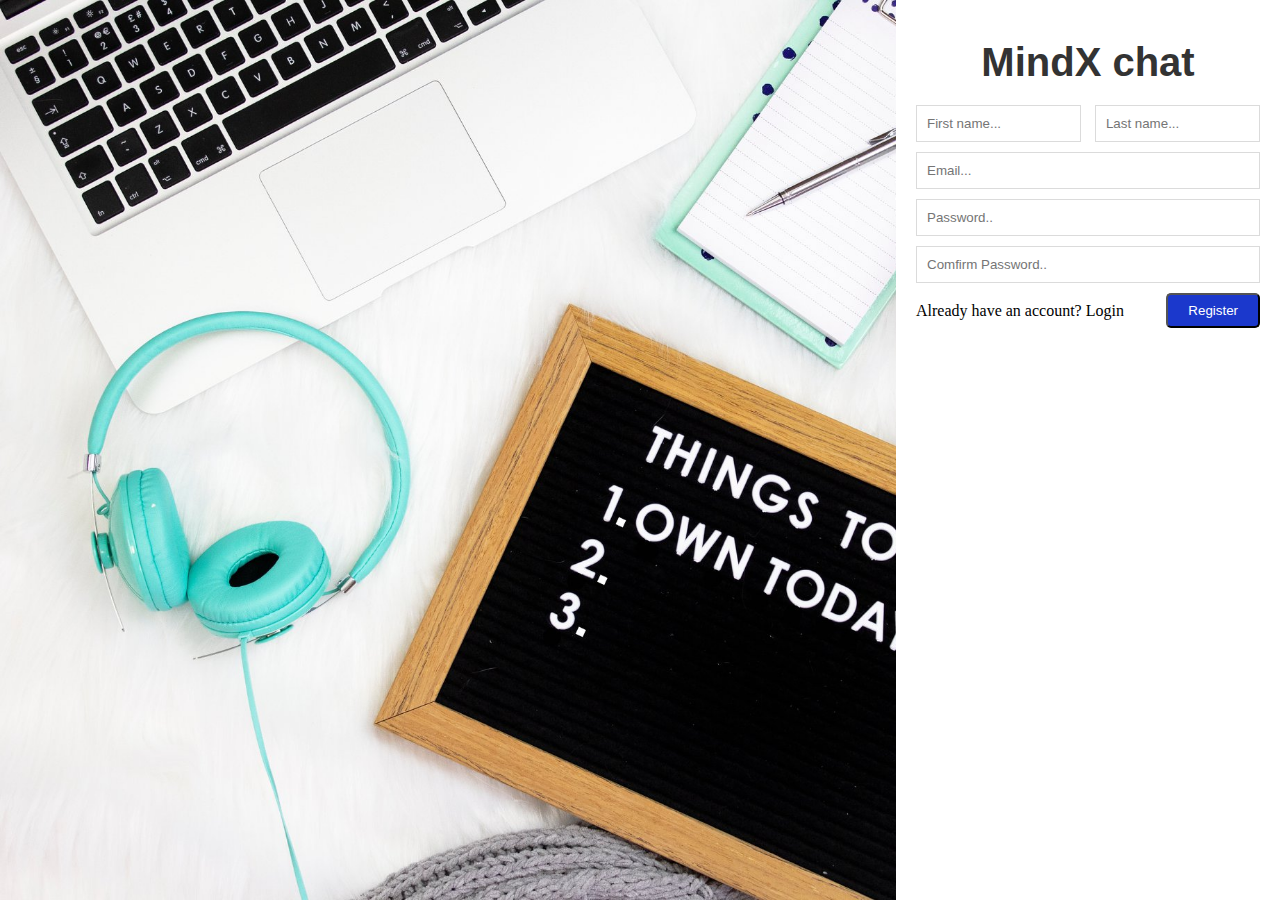
==== html/index.html @ 31f8a7ac "ok" ====
<!DOCTYPE html>
<html lang="en">
<head>
    <meta charset="UTF-8">
    <meta name="viewport" content="width=device-width, initial-scale=1.0">
    <title>Chatapp</title>
    <link rel="stylesheet" href="../css/style.css">
    <link rel="stylesheet" href="../css/register.css">
    <link rel="stylesheet" href="../css/login.css">

</head>
<body>
    <div id="app"></div>
    <script src="../js/controller.js"></script>
    <script src="../js/view.js"></script>
    <script src="../js/model.js"></script>
    <script src="../js/components.js"></script>
    <script src="../js/index.js"></script>
    
</body>
</html>
---- css/style.css ----
*{
    padding: 0;
    margin: 0;
    box-sizing: border-box;
}
.input-wrapper input{
    border: 1px solid #dbdbdb;
    padding: 10px;
    border: radius 5px; 
    width: 100%;
    outline: none;

}
.input-wrapper{
    margin-bottom: 10px;
}
.btn{
    padding: 8px 20px;
    color: #ffffff;
    background-color: #1b38cc;
    border-radius: 5px;
    cursor: pointer;
}
.error{
    color: #FF0000;
}
#redirect-to-login{
    cursor: pointer;
}
#redirect-to-register{
    cursor: pointer;
}
---- css/register.css ----
.register-container{
    background: url(../image/dangnhap.jpg);   
    height: 100vh;
    background-size: cover;
    display: flex;
    justify-content: flex-end;
}
.register-container .aside-right{
    height: 100vh;
    background-color: #fff ;
    width: 30%;
}
.register-container .aside-right .header h3{
    font-size: 40px;
    font-family: Arial, Helvetica, sans-serif;
    color:  #333;
    text-align: center;
    margin-top: 40px;
}
.register-container .input-name-wrapper{
    display: flex;
    justify-content: space-between;
}
.register-container .input-name-wrapper .input-wrapper{
    width: 48%;
}
#register-form{
    padding: 20px;
}
.register-container .aside-right .form-action{
    display: flex;
    justify-content: space-between;
    align-items: center;
}
---- css/login.css ----
.login-container{
    background: url(../image/dangki.jpg);
    height: 100vh;
    background-size: cover; 
    display: flex;
    justify-content: flex-end;

}
.login-container .aside-right{
    height: 100vh;
    background-color: #ffffff;
    width: 30%;
}
.login-container .aside-right .header h3{
    font-size: 40px;
    font-family: Arial, Helvetica, sans-serif;
    color:  #333;
    text-align: center;
    margin-top: 40px;
}
#login-form{
    padding: 28px;
}
.login-container .aside-right .form-action{
    display: flex;
    justify-content: space-between;
    align-items: center;
}
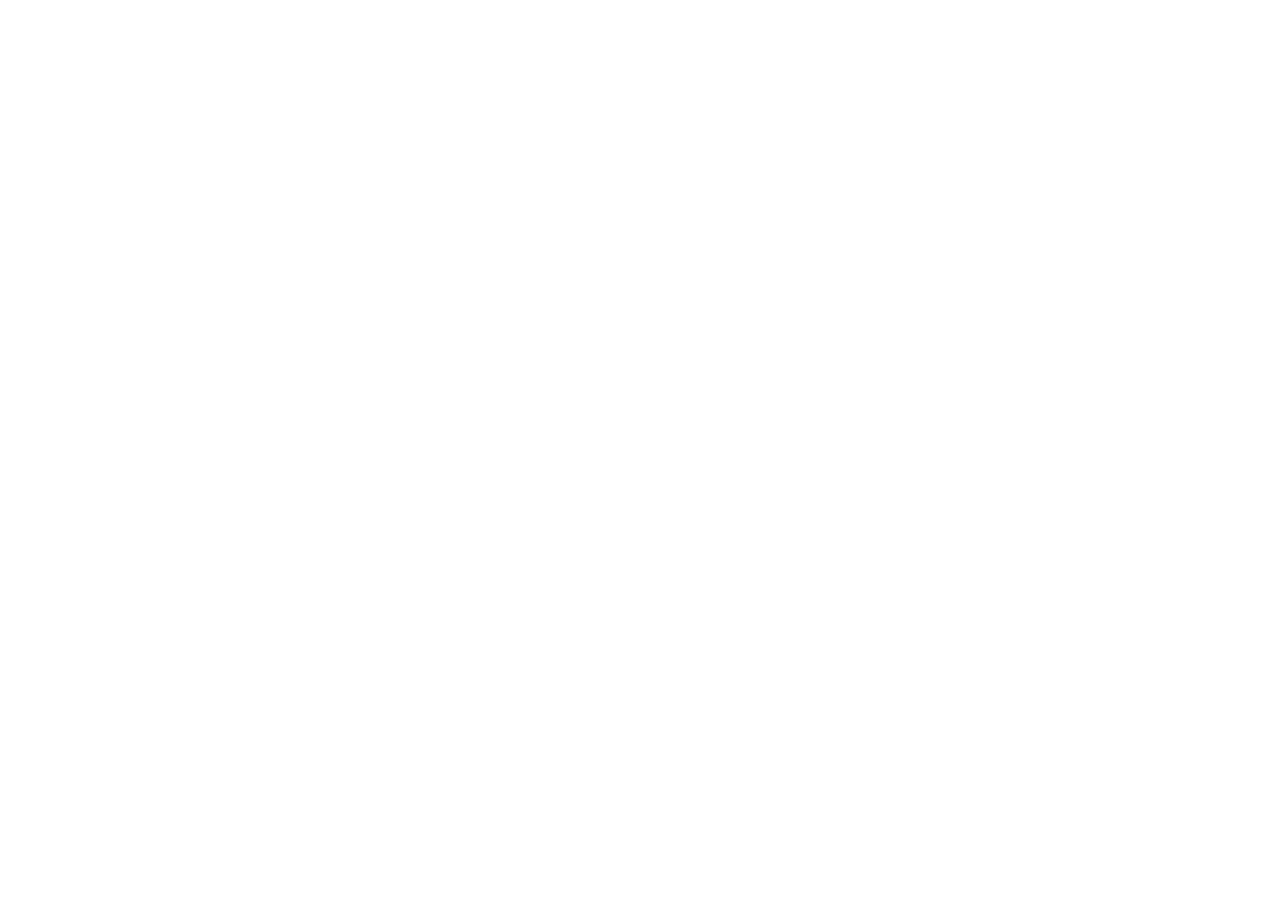
==== commit 71ef8991: "list cons ui" ====
--- a/html/index.html
+++ b/html/index.html
@@ -11,6 +11,8 @@
 </head>
 <body>
     <div id="app"></div>
+    <script src="https://www.gstatic.com/firebasejs/7.17.1/firebase-app.js"></script>
+    <script src="https://www.gstatic.com/firebasejs/7.17.1/firebase-auth.js"></script>
     <script src="../js/controller.js"></script>
     <script src="../js/view.js"></script>
     <script src="../js/model.js"></script>
